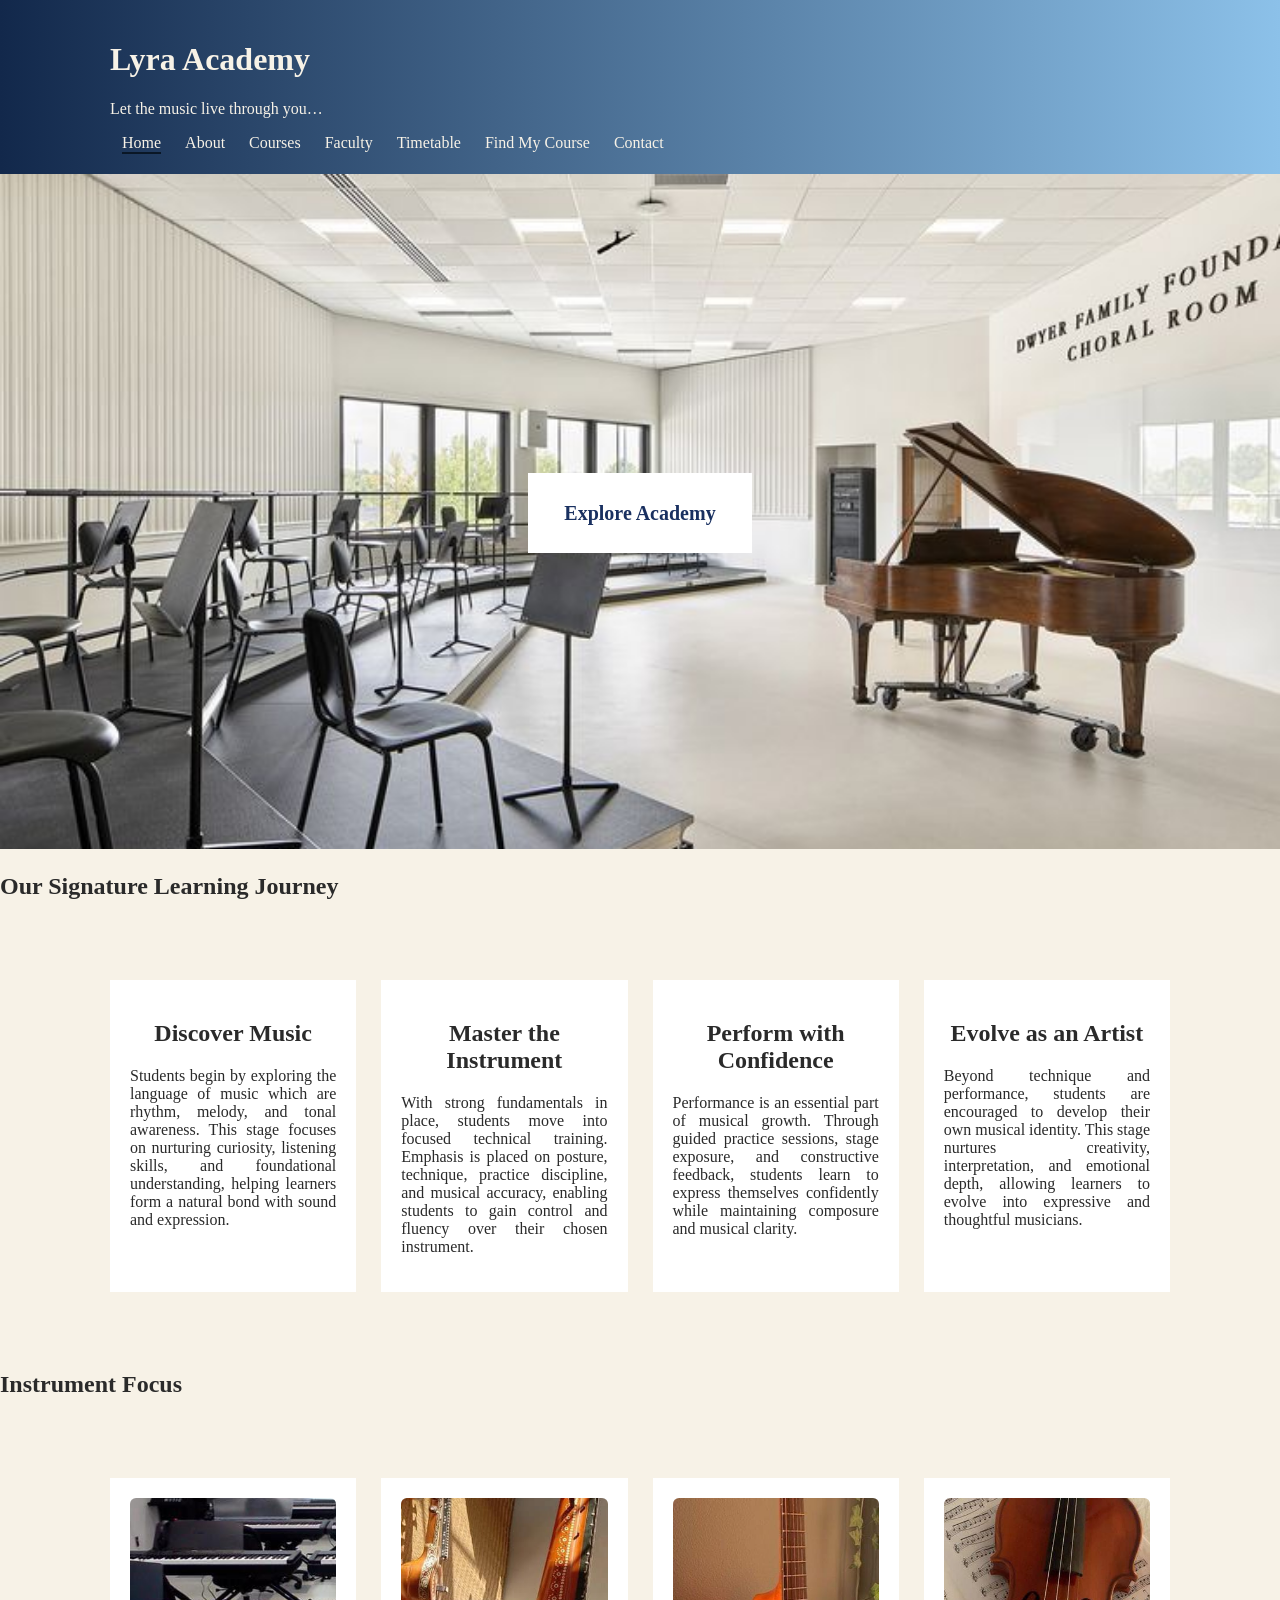
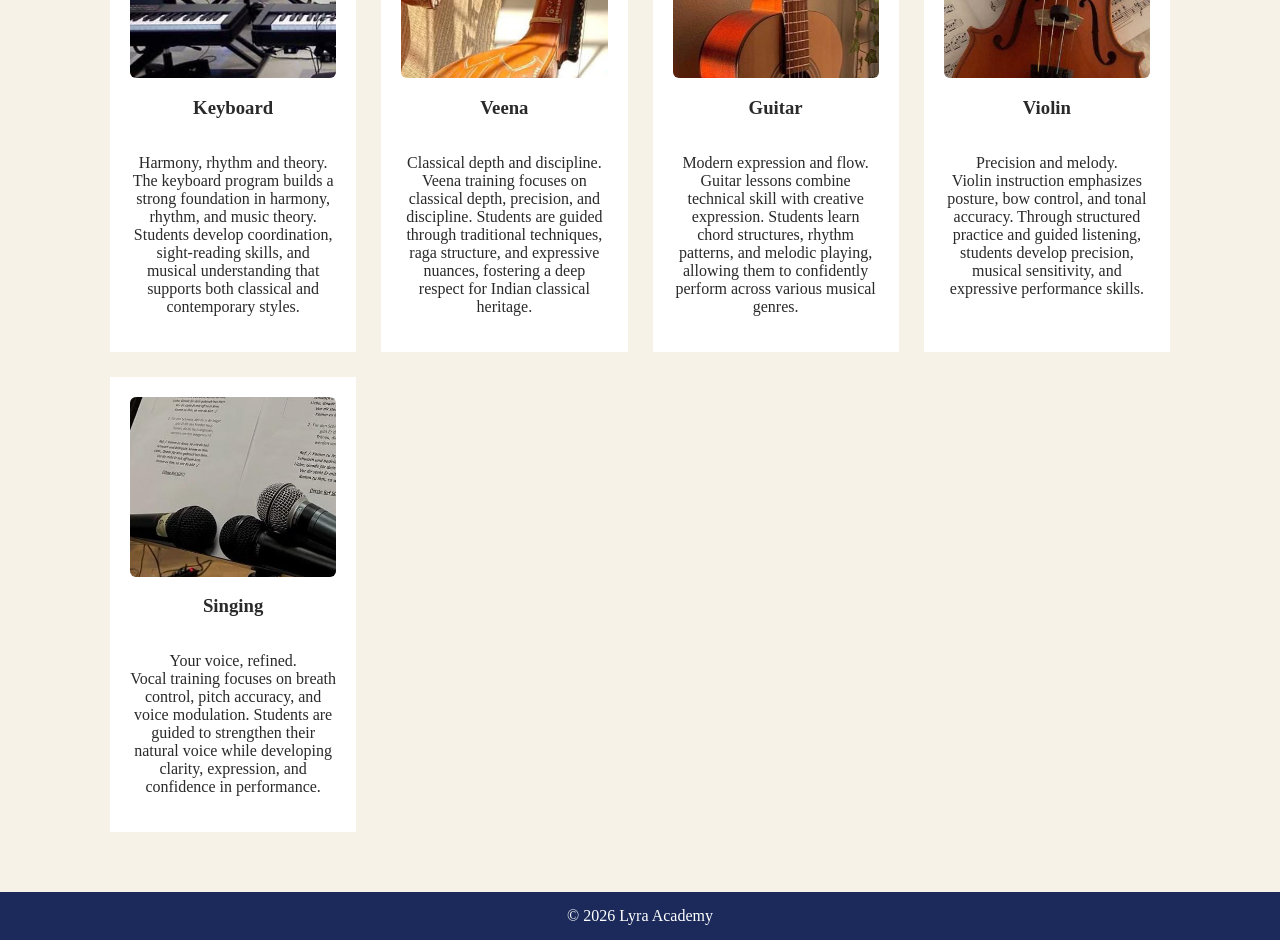
==== index.html @ 44062ac5 "Initial commit - Lyra Music Academy website" ====
<!DOCTYPE html>
<html lang="en">
<head>
  <meta charset="UTF-8">
  <title>Lyra Academy | Home</title>
  <link rel="stylesheet" href="style.css">
</head>
<body>

<header class="brand-bar">
  <div class="brand-inner">
    <h1>Lyra Academy</h1>
    <p>Let the music live through you…</p>
    <nav>
        <a class="active" href="index.html">Home</a>
        <a href="about.html">About</a>
        <a href="courses.html">Courses</a>
        <a href="faculty.html">Faculty</a>
        <a href="timetable.html">Timetable</a>
        <a href="quiz.html">Find My Course</a>
        <a href="contact.html">Contact</a>
    </nav>
  </div>
</header>

<section class="hero">
  <img src="pic1.jpg" alt="Music Academy">
  <div class="hero-text">
    <button class="glow-btn"><h2><a href="courses.html">Explore Academy</a></h2></button>
  </div>
</section>

<section class="journey">
  <h2>Our Signature Learning Journey</h2>
  <div class="journey-grid">
    <div class="journey-card reveal"><h2>Discover Music</h2>
      <p>Students begin by exploring the language of music which are rhythm, melody, and tonal awareness. This stage focuses on nurturing curiosity, listening skills, and foundational understanding, helping learners form a natural bond with sound and expression.</p>
    </div>
    <div class="journey-card reveal"><h2>Master the Instrument</h2>
      <p>With strong fundamentals in place, students move into focused technical training. Emphasis is placed on posture, technique, practice discipline, and musical accuracy, enabling students to gain control and fluency over their chosen instrument.</p>
    </div>
    <div class="journey-card reveal"><h2>Perform with Confidence</h2>
      <p>Performance is an essential part of musical growth. Through guided practice sessions, stage exposure, and constructive feedback, students learn to express themselves confidently while maintaining composure and musical clarity.</p>
    </div>
    <div class="journey-card reveal"><h2>Evolve as an Artist</h2>
      <p>Beyond technique and performance, students are encouraged to develop their own musical identity. This stage nurtures creativity, interpretation, and emotional depth, allowing learners to evolve into expressive and thoughtful musicians.</p>
    </div>
  </div>
</section>

<section class="instruments">
  <h2>Instrument Focus</h2>
  <div class="instrument-grid">
    <div class="instrument-card">
      <img src="pic2.jpg">
      <h3>Keyboard</h3>
      <p>Harmony, rhythm and theory.<br>The keyboard program builds a strong foundation in harmony, rhythm, and music theory. Students develop coordination, sight-reading skills, and musical understanding that supports both classical and contemporary styles.</p>
    </div>
    <div class="instrument-card">
      <img src="pic3.jpg">
      <h3>Veena</h3>
      <p>Classical depth and discipline.<br>Veena training focuses on classical depth, precision, and discipline. Students are guided through traditional techniques, raga structure, and expressive nuances, fostering a deep respect for Indian classical heritage.</p>
    </div>
    <div class="instrument-card">
      <img src="pic4.jpg">
      <h3>Guitar</h3>
      <p>Modern expression and flow.<br>Guitar lessons combine technical skill with creative expression. Students learn chord structures, rhythm patterns, and melodic playing, allowing them to confidently perform across various musical genres.</p>
    </div>
    <div class="instrument-card">
      <img src="pic5.jpg">
      <h3>Violin</h3>
      <p>Precision and melody.<br>Violin instruction emphasizes posture, bow control, and tonal accuracy. Through structured practice and guided listening, students develop precision, musical sensitivity, and expressive performance skills.</p>
    </div>
    <div class="instrument-card">
      <img src="pic6.jpg">
      <h3>Singing</h3>
      <p>Your voice, refined.<br>Vocal training focuses on breath control, pitch accuracy, and voice modulation. Students are guided to strengthen their natural voice while developing clarity, expression, and confidence in performance.</p>
    </div>
  </div>
</section>

<footer>
  © 2026 Lyra Academy
</footer>

<script src="script.js"></script>
</body>
</html>
---- style.css ----
* { box-sizing: border-box; }

body {
  margin: 0;
  font-family: "Palatino Linotype", Palatino, serif;
  background: #f7f2e7;
  color: #2a2a2a;
}

.brand-bar {
  background: linear-gradient(to right,#12284b,#8cc1e9);
  color:#f7f2e7;
;
}

.brand-inner {
  font-family: "Palatino Linotype", Palatino, serif;
  max-width: 1100px;
  margin: auto;
  padding: 20px;
  text-align: justify;
}
a{
  font-family: "Palatino Linotype", Palatino, serif;
  color: #193060;
  margin: 0 12px;
  text-decoration: none;
}
nav {
  display: flex;
  flex-wrap: wrap;
  gap: 4px 0;
}
nav a {
  color: #f7f2e7;
  margin: 0 12px;
  text-decoration: none;
}

nav a.active {
  border-bottom: 2px solid #0a1726;
}

.hero {
  position: relative;
}

.hero img {
  width: 100%;
  height: 75vh;
  object-fit: cover;
}
.hero-text {
  font-family: "Palatino Linotype", Palatino, serif;
  text-align: justify;
  position: absolute;
  inset: 0;
  display: grid;
  place-content: center;
  color: #12284b;
}

.journey-grid,
.instrument-grid,
.courses-grid,
.faculty-grid {
  max-width: 1100px;
  margin: auto;
  display: grid;
  grid-template-columns: repeat(auto-fit, minmax(220px,1fr));
  gap: 25px;
  padding: 60px 20px;
  text-align: justify;
}
.journey-grid h2{
  text-align: center;
}
.instrument-card {
  display: flex;
  flex-direction: column;
  align-items: center;
  height: 100%;
}

.journey-card,
.instrument-card,
.course-card,
.faculty-card {
  background: white;
  padding: 20px;
  text-align: center;
  transition: 0.4s;
}
.instrument-card img {
  width: 100%;
  height: 180px;          /* fixed height for all images */
  object-fit: cover;     /* crops neatly without distortion */
  border-radius: 6px;
}
.instrument-grid {
  align-items: stretch;
}
.faculty-card {
  display: flex;
  flex-direction: column;
  align-items: center;
  height: 100%;
}
.faculty-card img {
  width: 100%;
  height: 220px;          /* uniform faculty image height */
  object-fit: cover;     /* no distortion */
  border-radius: 6px;
}
.faculty-grid {
  align-items: stretch;
}
.faculty-card h3 {
  margin-top: 12px;
}

.faculty-card p {
  font-family: "Palatino Linotype", Palatino, serif;
  text-align: justify;
  font-size: 14px;
  color: #555;
}

.instrument-card:hover,
.course-card:hover,
.faculty-card:hover {
  transform: translateY(-10px);
  box-shadow: 0 12px 25px rgba(0,0,0,0.2);
}

.glow-btn {
  padding: 12px 24px;
  background: #ffffff;
  border: none;
  cursor: pointer;
}

.reveal {
  text-align: justify;
  padding: 20px;
  opacity: 0;
  transform: translateY(40px);
  transition: 0.6s;
}
.reveal.active {
  opacity: 1;
  transform: translateY(0);
}
/* ================= CONTACT SECTION ================= */

.contact-section {
  background: #f7f2e7;
  padding: 80px 20px;
}

.contact-wrapper {
  max-width: 1100px;
  margin: auto;
  display: grid;
  grid-template-columns: 1fr 1fr;
  gap: 50px;
  align-items: center;
}

.contact-info h2 {
  font-size: 32px;
  color: maroon;
  margin-bottom: 15px;
}

.contact-info p {
  line-height: 1.7;
  color: #444;
}

.contact-info ul {
  list-style: none;
  padding: 0;
  margin-top: 20px;
}

.contact-info li {
  margin-bottom: 10px;
  color: #333;
}

.contact-form {
  background: white;
  padding: 35px;
  border-radius: 8px;
  box-shadow: 0 15px 35px rgba(0,0,0,0.12);
}

.contact-form input,
.contact-form textarea {
  width: 100%;
  padding: 12px;
  margin-bottom: 15px;
  border: 1px solid #ccc;
  font-family: inherit;
}

.contact-form textarea {
  min-height: 120px;
  resize: vertical;
}

@media (max-width: 768px) {
  .contact-wrapper {
    grid-template-columns: 1fr;
  }
}
.location-section {
  margin-top: 60px;
  text-align: center;
}

.location-section h2 {
  font-size: 2rem;
  margin-bottom: 10px;
  color: maroon
}

.location-section p {
  color: #666;
  margin-bottom: 25px;
}

.map-container {
  max-width: 1000px;
  margin: 0 auto;
  border-radius: 16px;
  overflow: hidden;
  box-shadow: 0 12px 30px rgba(0,0,0,0.15);
}
.address {
  font-weight: 500;
  margin-bottom: 12px;
}

.map-container iframe {
  width: 100%;
  height: 380px;
  border: 0;
}

footer {
  text-align: center;
  padding: 15px;
  background: #1b2a5b;
  color: white;
}
/*quiz*/
/* ── Quiz wrapper ── */
    .quiz-section {
      max-width: 720px;
      margin: 60px auto;
      padding: 0 20px 60px;
    }
    .quiz-section > h2 {
      text-align: center;
      font-size: 2rem;
      color: maroon;
      margin-bottom: 8px;
    }
    .quiz-section > p.subtitle {
      text-align: center;
      color: #555;
      margin-bottom: 40px;
      line-height: 1.6;
    }

    /* ── Progress bar ── */
    .progress-bar-wrap {
      background: #e0d8c8;
      border-radius: 99px;
      height: 6px;
      margin-bottom: 36px;
    }
    .progress-bar-fill {
      height: 6px;
      border-radius: 99px;
      background: linear-gradient(to right, #12284b, #8cc1e9);
      transition: width 0.5s ease;
    }

    /* ── Question card ── */
    .quiz-card {
      background: white;
      border-radius: 12px;
      padding: 36px 32px;
      box-shadow: 0 12px 30px rgba(0,0,0,0.10);
      display: none;
    }
    .quiz-card.active { display: block; }

    .question-label {
      font-size: 0.78rem;
      letter-spacing: 0.08em;
      text-transform: uppercase;
      color: #8cc1e9;
      margin-bottom: 10px;
    }
    .quiz-card h3 {
      font-size: 1.35rem;
      color: #12284b;
      margin: 0 0 28px;
      line-height: 1.4;
    }

    /* ── Option buttons ── */
    .options {
      display: flex;
      flex-direction: column;
      gap: 14px;
    }
    .option-btn {
      display: flex;
      align-items: center;
      gap: 14px;
      padding: 14px 18px;
      background: #f7f2e7;
      border: 1.5px solid #d8d0c0;
      border-radius: 8px;
      cursor: pointer;
      font-family: "Palatino Linotype", Palatino, serif;
      font-size: 1rem;
      color: #2a2a2a;
      text-align: left;
      transition: 0.25s;
    }
    .option-btn:hover {
      border-color: #12284b;
      background: #eef4fb;
      transform: translateX(4px);
    }
    .option-btn.selected {
      border-color: #12284b;
      background: #12284b;
      color: #f7f2e7;
    }
    .option-icon {
      font-size: 1.4rem;
      min-width: 28px;
      text-align: center;
    }

    /* ── Nav buttons ── */
    .quiz-nav {
      display: flex;
      justify-content: space-between;
      margin-top: 28px;
    }
    .nav-btn {
      padding: 11px 26px;
      border: none;
      border-radius: 6px;
      cursor: pointer;
      font-family: "Palatino Linotype", Palatino, serif;
      font-size: 0.95rem;
      transition: 0.2s;
    }
    .nav-btn.back {
      background: #e0d8c8;
      color: #333;
    }
    .nav-btn.back:hover { background: #cfc7b7; }
    .nav-btn.next {
      background: #12284b;
      color: #f7f2e7;
    }
    .nav-btn.next:hover { background: #1a3a6b; }
    .nav-btn:disabled { opacity: 0.35; cursor: default; transform: none; }

    /* ── Result card ── */
    #result-card {
      background: white;
      border-radius: 12px;
      padding: 40px 32px;
      box-shadow: 0 12px 30px rgba(0,0,0,0.10);
      display: none;
      text-align: center;
    }
    #result-card.active { display: block; }
    .result-badge {
      display: inline-block;
      background: linear-gradient(135deg, #12284b, #8cc1e9);
      color: #f7f2e7;
      padding: 8px 22px;
      border-radius: 99px;
      font-size: 0.82rem;
      letter-spacing: 0.08em;
      text-transform: uppercase;
      margin-bottom: 20px;
    }
    #result-card h2 {
      font-size: 1.9rem;
      color: maroon;
      margin: 0 0 10px;
    }
    #result-card .result-instrument {
      font-size: 1.05rem;
      color: #12284b;
      margin-bottom: 18px;
      font-style: italic;
    }
    #result-card p {
      color: #555;
      line-height: 1.75;
      max-width: 540px;
      margin: 0 auto 28px;
      text-align: justify;
    }
    .result-actions {
      display: flex;
      gap: 14px;
      justify-content: center;
      flex-wrap: wrap;
    }
    .result-actions a, .result-actions button {
      padding: 12px 24px;
      border-radius: 6px;
      font-family: "Palatino Linotype", Palatino, serif;
      font-size: 0.95rem;
      text-decoration: none;
      cursor: pointer;
      border: none;
      transition: 0.2s;
    }
    .btn-primary {
      background: #12284b;
      color: #f7f2e7;
    }
    .btn-primary:hover { background: #1a3a6b; }
    .btn-secondary {
      background: #f7f2e7;
      color: #12284b;
      border: 1.5px solid #12284b !important;
    }
    .btn-secondary:hover { background: #eef4fb; }
/*timetable*/
 /* ── Page wrapper ── */
    .timetable-section {
      max-width: 1100px;
      margin: 60px auto;
      padding: 0 20px 80px;
    }
    .timetable-section > h2 {
      text-align: center;
      font-size: 2rem;
      color: maroon;
      margin-bottom: 8px;
    }
    .timetable-section > p.subtitle {
      text-align: center;
      color: #555;
      margin-bottom: 36px;
      line-height: 1.6;
    }

    /* ── Filter bar ── */
    .filter-bar {
      display: flex;
      flex-wrap: wrap;
      gap: 10px;
      justify-content: center;
      margin-bottom: 36px;
    }
    .filter-btn {
      padding: 8px 20px;
      border: 1.5px solid #12284b;
      border-radius: 99px;
      background: transparent;
      color: #12284b;
      cursor: pointer;
      font-family: "Palatino Linotype", Palatino, serif;
      font-size: 0.9rem;
      transition: 0.2s;
    }
    .filter-btn:hover, .filter-btn.active {
      background: #12284b;
      color: #f7f2e7;
    }

    /* ── Grid table ── */
    .tt-wrap {
      overflow-x: auto;
      border-radius: 12px;
      box-shadow: 0 10px 28px rgba(0,0,0,0.10);
    }
    table.timetable {
      width: 100%;
      border-collapse: collapse;
      background: white;
      font-family: "Palatino Linotype", Palatino, serif;
      min-width: 720px;
    }
    .timetable thead tr {
      background: linear-gradient(to right, #12284b, #1e3f7a);
      color: #f7f2e7;
    }
    .timetable th {
      padding: 16px 12px;
      font-size: 0.9rem;
      font-weight: normal;
      letter-spacing: 0.04em;
      text-align: center;
    }
    .timetable th:first-child { text-align: left; padding-left: 20px; }

    .timetable td {
      padding: 0;
      border-bottom: 1px solid #ede8dd;
      vertical-align: middle;
    }
    .timetable tr:last-child td { border-bottom: none; }
    .timetable tr:hover td { background: #faf7f0; }

    /* Time label column */
    .time-col {
      padding: 14px 20px;
      font-size: 0.85rem;
      color: #888;
      white-space: nowrap;
      width: 110px;
    }

    /* Class cell chip */
    .cell-inner {
      padding: 8px 6px;
      text-align: center;
    }
    .class-chip {
      display: inline-block;
      padding: 7px 10px;
      border-radius: 7px;
      font-size: 0.82rem;
      line-height: 1.35;
      cursor: default;
      transition: transform 0.18s;
      min-width: 90px;
    }
    .class-chip:hover { transform: scale(1.05); }
    .class-chip .chip-title { font-weight: bold; display: block; }
    .class-chip .chip-level { font-size: 0.72rem; opacity: 0.85; display: block; margin-top: 2px; }

    /* Instrument color coding */
    .chip-keyboard  { background: #ddeeff; color: #0a2a55; border-left: 3px solid #4a90d9; }
    .chip-guitar    { background: #fff0dd; color: #5c3200; border-left: 3px solid #e08c30; }
    .chip-violin    { background: #ffe8f0; color: #5a0020; border-left: 3px solid #d45080; }
    .chip-veena     { background: #e8f5e8; color: #1a4a1a; border-left: 3px solid #4caf50; }
    .chip-singing   { background: #f0e8ff; color: #2d0060; border-left: 3px solid #8e44ad; }
    .chip-empty     { color: #ccc; font-size: 0.75rem; }

    /* Legend */
    .legend {
      display: flex;
      flex-wrap: wrap;
      gap: 14px;
      justify-content: center;
      margin-top: 30px;
    }
    .legend-item {
      display: flex;
      align-items: center;
      gap: 7px;
      font-size: 0.85rem;
      color: #444;
    }
    .legend-dot {
      width: 12px;
      height: 12px;
      border-radius: 3px;
    }

    /* ── Level badges below table ── */
    .level-key {
      display: flex;
      gap: 18px;
      justify-content: center;
      margin-top: 20px;
      flex-wrap: wrap;
      font-size: 0.82rem;
      color: #666;
    }
    .level-key span { font-style: italic; }

    /* ── Info cards ── */
    .info-cards {
      display: grid;
      grid-template-columns: repeat(auto-fit, minmax(220px, 1fr));
      gap: 20px;
      margin-top: 50px;
    }
    .info-card {
      background: white;
      border-radius: 10px;
      padding: 24px 20px;
      box-shadow: 0 6px 18px rgba(0,0,0,0.08);
      text-align: center;
    }
    .info-card .ic-icon { font-size: 2rem; margin-bottom: 10px; }
    .info-card h3 { color: #12284b; font-size: 1rem; margin: 0 0 8px; }
    .info-card p { color: #666; font-size: 0.88rem; line-height: 1.55; margin: 0; }

    /* ── CTA ── */
    .timetable-cta {
      text-align: center;
      margin-top: 50px;
    }
    .timetable-cta p { color: #555; margin-bottom: 18px; }
    .timetable-cta a {
      display: inline-block;
      padding: 13px 30px;
      background: #12284b;
      color: #f7f2e7;
      border-radius: 7px;
      text-decoration: none;
      font-size: 1rem;
      transition: 0.2s;
    }
    .timetable-cta a:hover { background: #1a3a6b; }
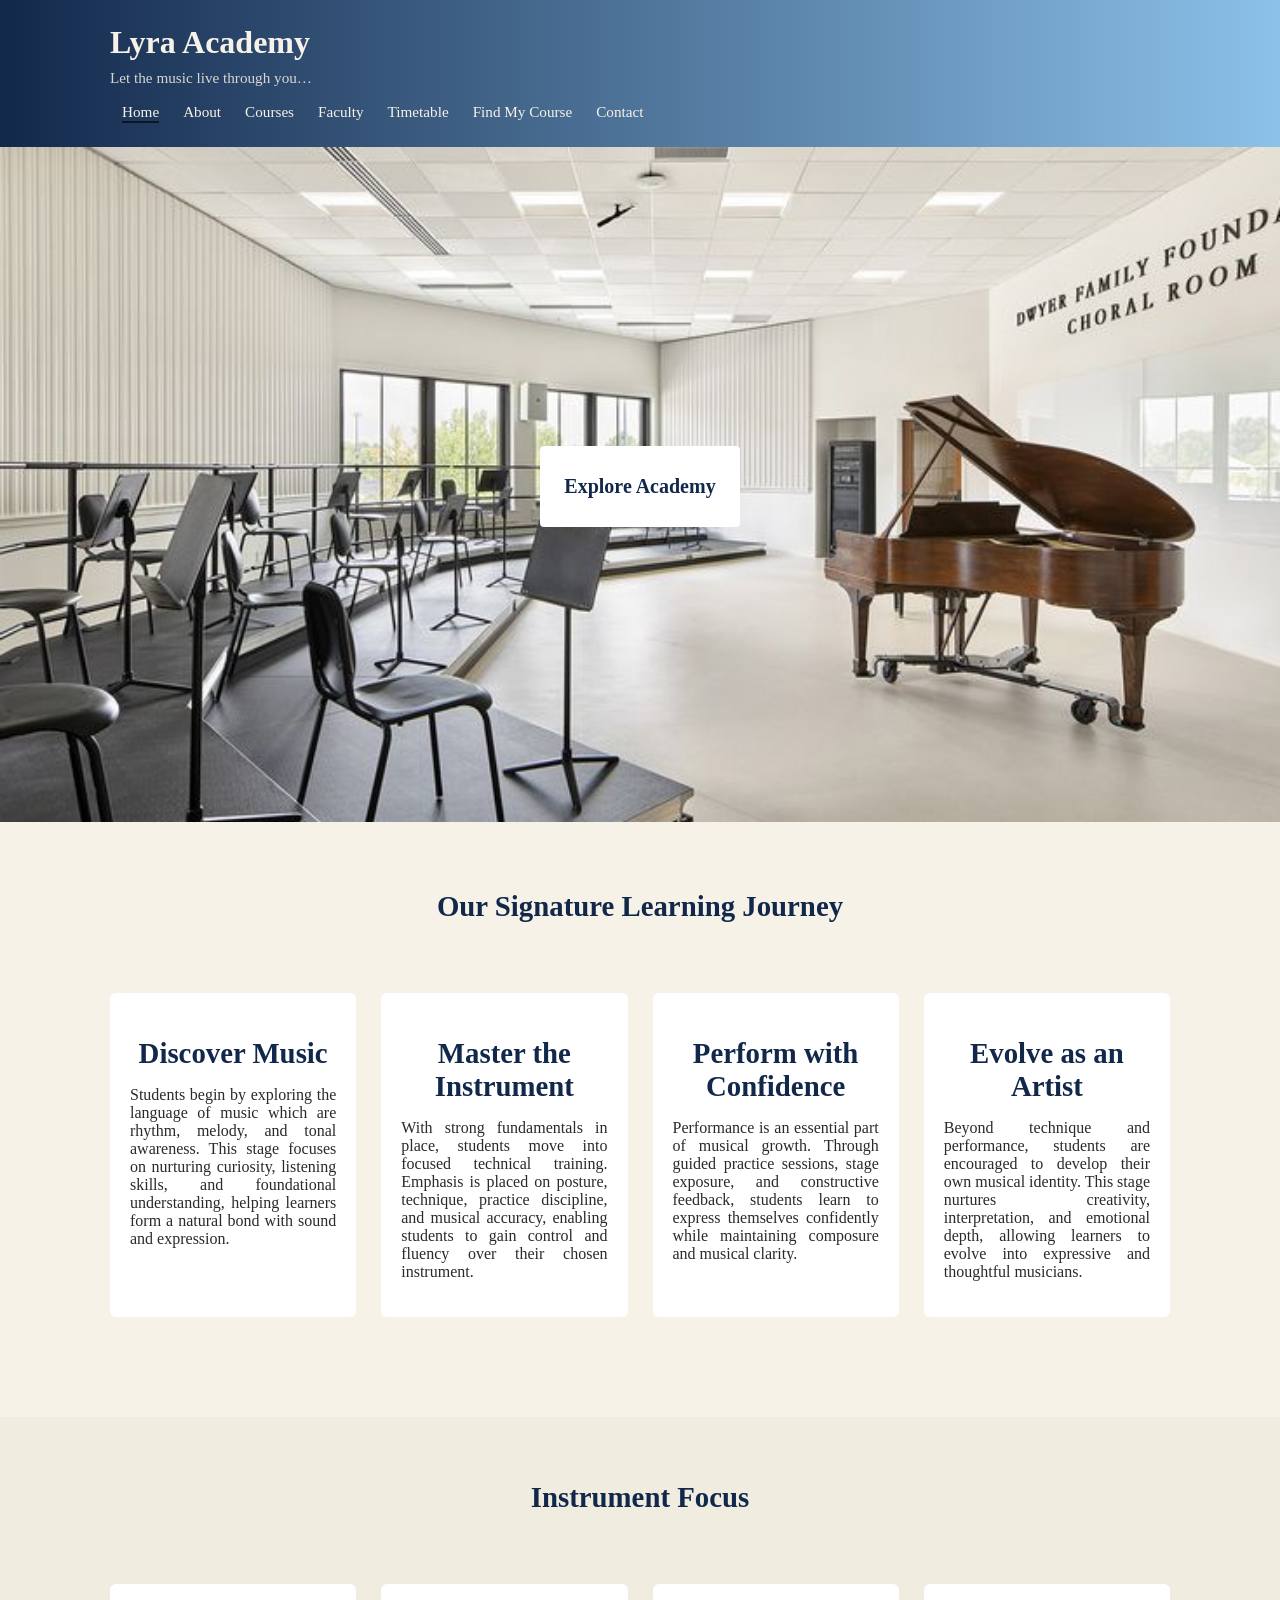
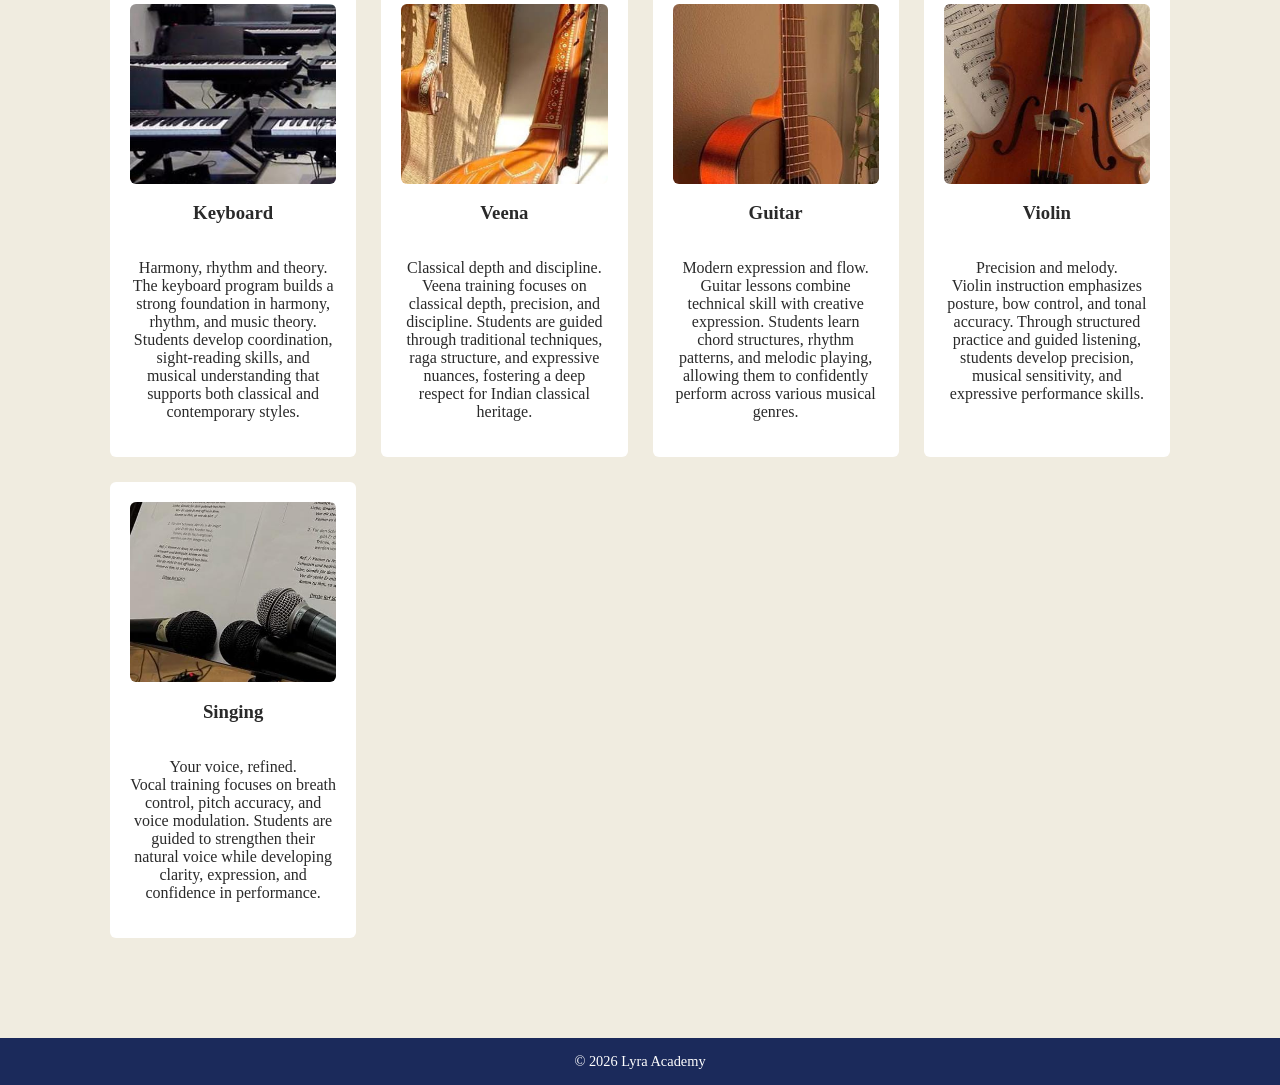
==== commit 016809f4: "Make website fully responsive for mobile and tablet" ====
--- a/index.html
+++ b/index.html
@@ -7,19 +7,35 @@
 </head>
 <body>
 
+<!-- ════════════════════════════════════════════════════
+     UPDATED HEADER — paste into ALL 7 HTML files
+     replacing the existing <header>...</header> block.
+     Only change class="active" to match the current page.
+     ════════════════════════════════════════════════════ -->
+
 <header class="brand-bar">
   <div class="brand-inner">
     <h1>Lyra Academy</h1>
     <p>Let the music live through you…</p>
-    <nav>
-        <a class="active" href="index.html">Home</a>
-        <a href="about.html">About</a>
-        <a href="courses.html">Courses</a>
-        <a href="faculty.html">Faculty</a>
-        <a href="timetable.html">Timetable</a>
-        <a href="quiz.html">Find My Course</a>
-        <a href="contact.html">Contact</a>
+
+    <!-- Hamburger button (visible only on mobile) -->
+    <button class="hamburger" id="hamburger" aria-label="Open menu">
+      <span></span>
+      <span></span>
+      <span></span>
+    </button>
+
+    <!-- Nav links — add class="active" to current page link -->
+    <nav class="nav-menu" id="navMenu">
+      <a class="active" href="index.html">Home</a>
+      <a href="about.html">About</a>
+      <a href="courses.html">Courses</a>
+      <a href="faculty.html">Faculty</a>
+      <a href="timetable.html">Timetable</a>
+      <a href="quiz.html">Find My Course</a>
+      <a href="contact.html">Contact</a>
     </nav>
+
   </div>
 </header>
 
--- a/style.css
+++ b/style.css
@@ -1,3 +1,8 @@
+/* ============================================================
+   LYRA ACADEMY — style.css
+   Fully responsive: Mobile (≤480px) · Tablet (≤768px) · Desktop
+   ============================================================ */
+
 * { box-sizing: border-box; }
 
 body {
@@ -7,20 +12,28 @@
   color: #2a2a2a;
 }
 
+/* ===================== HEADER / NAV ===================== */
 .brand-bar {
-  background: linear-gradient(to right,#12284b,#8cc1e9);
-  color:#f7f2e7;
-;
-}
-
+  background: linear-gradient(to right, #12284b, #8cc1e9);
+  color: #f7f2e7;
+}
 .brand-inner {
   font-family: "Palatino Linotype", Palatino, serif;
   max-width: 1100px;
   margin: auto;
-  padding: 20px;
+  padding: 24px 20px;
   text-align: justify;
 }
-a{
+.brand-inner h1 {
+  margin: 0 0 8px;
+  font-size: 2rem;
+}
+.brand-inner > p {
+  margin: 0 0 16px;
+  font-size: 0.95rem;
+  opacity: 0.85;
+}
+a {
   font-family: "Palatino Linotype", Palatino, serif;
   color: #193060;
   margin: 0 12px;
@@ -29,22 +42,45 @@
 nav {
   display: flex;
   flex-wrap: wrap;
-  gap: 4px 0;
+  gap: 6px 0;
 }
 nav a {
   color: #f7f2e7;
   margin: 0 12px;
   text-decoration: none;
-}
-
+  font-size: 0.95rem;
+  white-space: nowrap;
+}
 nav a.active {
   border-bottom: 2px solid #0a1726;
 }
 
-.hero {
-  position: relative;
-}
-
+/* ── Hamburger (mobile only) ── */
+.hamburger {
+  display: none;
+  background: none;
+  border: none;
+  cursor: pointer;
+  padding: 4px;
+  margin-top: 8px;
+}
+.hamburger span {
+  display: block;
+  width: 26px;
+  height: 2px;
+  background: #f7f2e7;
+  margin: 5px 0;
+  border-radius: 2px;
+  transition: 0.3s;
+}
+.nav-menu {
+  display: flex;
+  flex-wrap: wrap;
+  gap: 6px 0;
+}
+
+/* ===================== HERO ===================== */
+.hero { position: relative; }
 .hero img {
   width: 100%;
   height: 75vh;
@@ -52,7 +88,7 @@
 }
 .hero-text {
   font-family: "Palatino Linotype", Palatino, serif;
-  text-align: justify;
+  text-align: center;
   position: absolute;
   inset: 0;
   display: grid;
@@ -60,6 +96,7 @@
   color: #12284b;
 }
 
+/* ===================== GRIDS ===================== */
 .journey-grid,
 .instrument-grid,
 .courses-grid,
@@ -67,21 +104,14 @@
   max-width: 1100px;
   margin: auto;
   display: grid;
-  grid-template-columns: repeat(auto-fit, minmax(220px,1fr));
+  grid-template-columns: repeat(auto-fit, minmax(220px, 1fr));
   gap: 25px;
   padding: 60px 20px;
   text-align: justify;
 }
-.journey-grid h2{
-  text-align: center;
-}
-.instrument-card {
-  display: flex;
-  flex-direction: column;
-  align-items: center;
-  height: 100%;
-}
-
+.journey-grid h2 { text-align: center; }
+
+/* ===================== CARDS ===================== */
 .journey-card,
 .instrument-card,
 .course-card,
@@ -90,15 +120,20 @@
   padding: 20px;
   text-align: center;
   transition: 0.4s;
-}
+  border-radius: 6px;
+}
+.instrument-card {
+  display: flex;
+  flex-direction: column;
+  align-items: center;
+  height: 100%;
+}
+.instrument-grid { align-items: stretch; }
 .instrument-card img {
   width: 100%;
-  height: 180px;          /* fixed height for all images */
-  object-fit: cover;     /* crops neatly without distortion */
+  height: 180px;
+  object-fit: cover;
   border-radius: 6px;
-}
-.instrument-grid {
-  align-items: stretch;
 }
 .faculty-card {
   display: flex;
@@ -106,26 +141,20 @@
   align-items: center;
   height: 100%;
 }
+.faculty-grid { align-items: stretch; }
 .faculty-card img {
   width: 100%;
-  height: 220px;          /* uniform faculty image height */
-  object-fit: cover;     /* no distortion */
+  height: 220px;
+  object-fit: cover;
   border-radius: 6px;
 }
-.faculty-grid {
-  align-items: stretch;
-}
-.faculty-card h3 {
-  margin-top: 12px;
-}
-
+.faculty-card h3 { margin-top: 12px; }
 .faculty-card p {
   font-family: "Palatino Linotype", Palatino, serif;
   text-align: justify;
   font-size: 14px;
   color: #555;
 }
-
 .instrument-card:hover,
 .course-card:hover,
 .faculty-card:hover {
@@ -133,13 +162,50 @@
   box-shadow: 0 12px 25px rgba(0,0,0,0.2);
 }
 
+/* ===================== SECTIONS ===================== */
+.page-section {
+  max-width: 900px;
+  margin: auto;
+  padding: 60px 20px;
+  line-height: 1.8;
+}
+.page-section h2 {
+  color: maroon;
+  margin-top: 36px;
+}
+.journey {
+  padding: 40px 20px;
+  text-align: center;
+}
+.journey h2 {
+  font-size: 1.8rem;
+  color: #12284b;
+  margin-bottom: 10px;
+}
+.instruments {
+  background: #f0ece0;
+  padding: 40px 20px;
+  text-align: center;
+}
+.instruments h2 {
+  font-size: 1.8rem;
+  color: #12284b;
+  margin-bottom: 10px;
+}
+
+/* ===================== BUTTONS ===================== */
 .glow-btn {
   padding: 12px 24px;
   background: #ffffff;
   border: none;
   cursor: pointer;
-}
-
+  border-radius: 4px;
+  font-family: "Palatino Linotype", Palatino, serif;
+}
+.glow-btn a { color: #12284b; margin: 0; }
+.glow-btn:hover { box-shadow: 0 4px 16px rgba(0,0,0,0.15); }
+
+/* ===================== REVEAL ===================== */
 .reveal {
   text-align: justify;
   padding: 20px;
@@ -151,13 +217,12 @@
   opacity: 1;
   transform: translateY(0);
 }
-/* ================= CONTACT SECTION ================= */
-
+
+/* ===================== CONTACT ===================== */
 .contact-section {
   background: #f7f2e7;
   padding: 80px 20px;
 }
-
 .contact-wrapper {
   max-width: 1100px;
   margin: auto;
@@ -166,36 +231,20 @@
   gap: 50px;
   align-items: center;
 }
-
 .contact-info h2 {
   font-size: 32px;
   color: maroon;
   margin-bottom: 15px;
 }
-
-.contact-info p {
-  line-height: 1.7;
-  color: #444;
-}
-
-.contact-info ul {
-  list-style: none;
-  padding: 0;
-  margin-top: 20px;
-}
-
-.contact-info li {
-  margin-bottom: 10px;
-  color: #333;
-}
-
+.contact-info p { line-height: 1.7; color: #444; }
+.contact-info ul { list-style: none; padding: 0; margin-top: 20px; }
+.contact-info li { margin-bottom: 10px; color: #333; }
 .contact-form {
   background: white;
   padding: 35px;
   border-radius: 8px;
   box-shadow: 0 15px 35px rgba(0,0,0,0.12);
 }
-
 .contact-form input,
 .contact-form textarea {
   width: 100%;
@@ -203,34 +252,23 @@
   margin-bottom: 15px;
   border: 1px solid #ccc;
   font-family: inherit;
-}
-
-.contact-form textarea {
-  min-height: 120px;
-  resize: vertical;
-}
-
-@media (max-width: 768px) {
-  .contact-wrapper {
-    grid-template-columns: 1fr;
-  }
-}
-.location-section {
-  margin-top: 60px;
-  text-align: center;
-}
-
-.location-section h2 {
-  font-size: 2rem;
-  margin-bottom: 10px;
-  color: maroon
-}
-
-.location-section p {
-  color: #666;
-  margin-bottom: 25px;
-}
-
+  border-radius: 4px;
+  font-size: 1rem;
+}
+.contact-form textarea { min-height: 120px; resize: vertical; }
+.contact-form .glow-btn {
+  width: 100%;
+  font-size: 1rem;
+  background: #12284b;
+  color: #f7f2e7;
+  padding: 14px;
+}
+.contact-form .glow-btn:hover { background: #1a3a6b; }
+
+/* ===================== MAP ===================== */
+.location-section { margin-top: 60px; text-align: center; padding: 0 20px 60px; }
+.location-section h2 { font-size: 2rem; margin-bottom: 10px; color: maroon; }
+.location-section p { color: #666; margin-bottom: 25px; }
 .map-container {
   max-width: 1000px;
   margin: 0 auto;
@@ -238,390 +276,421 @@
   overflow: hidden;
   box-shadow: 0 12px 30px rgba(0,0,0,0.15);
 }
-.address {
-  font-weight: 500;
-  margin-bottom: 12px;
-}
-
-.map-container iframe {
-  width: 100%;
-  height: 380px;
-  border: 0;
-}
-
+.address { font-weight: 500; margin-bottom: 12px; }
+.map-container iframe { width: 100%; height: 380px; border: 0; }
+
+/* ===================== FOOTER ===================== */
 footer {
   text-align: center;
   padding: 15px;
   background: #1b2a5b;
   color: white;
-}
-/*quiz*/
-/* ── Quiz wrapper ── */
-    .quiz-section {
-      max-width: 720px;
-      margin: 60px auto;
-      padding: 0 20px 60px;
-    }
-    .quiz-section > h2 {
-      text-align: center;
-      font-size: 2rem;
-      color: maroon;
-      margin-bottom: 8px;
-    }
-    .quiz-section > p.subtitle {
-      text-align: center;
-      color: #555;
-      margin-bottom: 40px;
-      line-height: 1.6;
-    }
-
-    /* ── Progress bar ── */
-    .progress-bar-wrap {
-      background: #e0d8c8;
-      border-radius: 99px;
-      height: 6px;
-      margin-bottom: 36px;
-    }
-    .progress-bar-fill {
-      height: 6px;
-      border-radius: 99px;
-      background: linear-gradient(to right, #12284b, #8cc1e9);
-      transition: width 0.5s ease;
-    }
-
-    /* ── Question card ── */
-    .quiz-card {
-      background: white;
-      border-radius: 12px;
-      padding: 36px 32px;
-      box-shadow: 0 12px 30px rgba(0,0,0,0.10);
-      display: none;
-    }
-    .quiz-card.active { display: block; }
-
-    .question-label {
-      font-size: 0.78rem;
-      letter-spacing: 0.08em;
-      text-transform: uppercase;
-      color: #8cc1e9;
-      margin-bottom: 10px;
-    }
-    .quiz-card h3 {
-      font-size: 1.35rem;
-      color: #12284b;
-      margin: 0 0 28px;
-      line-height: 1.4;
-    }
-
-    /* ── Option buttons ── */
-    .options {
-      display: flex;
-      flex-direction: column;
-      gap: 14px;
-    }
-    .option-btn {
-      display: flex;
-      align-items: center;
-      gap: 14px;
-      padding: 14px 18px;
-      background: #f7f2e7;
-      border: 1.5px solid #d8d0c0;
-      border-radius: 8px;
-      cursor: pointer;
-      font-family: "Palatino Linotype", Palatino, serif;
-      font-size: 1rem;
-      color: #2a2a2a;
-      text-align: left;
-      transition: 0.25s;
-    }
-    .option-btn:hover {
-      border-color: #12284b;
-      background: #eef4fb;
-      transform: translateX(4px);
-    }
-    .option-btn.selected {
-      border-color: #12284b;
-      background: #12284b;
-      color: #f7f2e7;
-    }
-    .option-icon {
-      font-size: 1.4rem;
-      min-width: 28px;
-      text-align: center;
-    }
-
-    /* ── Nav buttons ── */
-    .quiz-nav {
-      display: flex;
-      justify-content: space-between;
-      margin-top: 28px;
-    }
-    .nav-btn {
-      padding: 11px 26px;
-      border: none;
-      border-radius: 6px;
-      cursor: pointer;
-      font-family: "Palatino Linotype", Palatino, serif;
-      font-size: 0.95rem;
-      transition: 0.2s;
-    }
-    .nav-btn.back {
-      background: #e0d8c8;
-      color: #333;
-    }
-    .nav-btn.back:hover { background: #cfc7b7; }
-    .nav-btn.next {
-      background: #12284b;
-      color: #f7f2e7;
-    }
-    .nav-btn.next:hover { background: #1a3a6b; }
-    .nav-btn:disabled { opacity: 0.35; cursor: default; transform: none; }
-
-    /* ── Result card ── */
-    #result-card {
-      background: white;
-      border-radius: 12px;
-      padding: 40px 32px;
-      box-shadow: 0 12px 30px rgba(0,0,0,0.10);
-      display: none;
-      text-align: center;
-    }
-    #result-card.active { display: block; }
-    .result-badge {
-      display: inline-block;
-      background: linear-gradient(135deg, #12284b, #8cc1e9);
-      color: #f7f2e7;
-      padding: 8px 22px;
-      border-radius: 99px;
-      font-size: 0.82rem;
-      letter-spacing: 0.08em;
-      text-transform: uppercase;
-      margin-bottom: 20px;
-    }
-    #result-card h2 {
-      font-size: 1.9rem;
-      color: maroon;
-      margin: 0 0 10px;
-    }
-    #result-card .result-instrument {
-      font-size: 1.05rem;
-      color: #12284b;
-      margin-bottom: 18px;
-      font-style: italic;
-    }
-    #result-card p {
-      color: #555;
-      line-height: 1.75;
-      max-width: 540px;
-      margin: 0 auto 28px;
-      text-align: justify;
-    }
-    .result-actions {
-      display: flex;
-      gap: 14px;
-      justify-content: center;
-      flex-wrap: wrap;
-    }
-    .result-actions a, .result-actions button {
-      padding: 12px 24px;
-      border-radius: 6px;
-      font-family: "Palatino Linotype", Palatino, serif;
-      font-size: 0.95rem;
-      text-decoration: none;
-      cursor: pointer;
-      border: none;
-      transition: 0.2s;
-    }
-    .btn-primary {
-      background: #12284b;
-      color: #f7f2e7;
-    }
-    .btn-primary:hover { background: #1a3a6b; }
-    .btn-secondary {
-      background: #f7f2e7;
-      color: #12284b;
-      border: 1.5px solid #12284b !important;
-    }
-    .btn-secondary:hover { background: #eef4fb; }
-/*timetable*/
- /* ── Page wrapper ── */
-    .timetable-section {
-      max-width: 1100px;
-      margin: 60px auto;
-      padding: 0 20px 80px;
-    }
-    .timetable-section > h2 {
-      text-align: center;
-      font-size: 2rem;
-      color: maroon;
-      margin-bottom: 8px;
-    }
-    .timetable-section > p.subtitle {
-      text-align: center;
-      color: #555;
-      margin-bottom: 36px;
-      line-height: 1.6;
-    }
-
-    /* ── Filter bar ── */
-    .filter-bar {
-      display: flex;
-      flex-wrap: wrap;
-      gap: 10px;
-      justify-content: center;
-      margin-bottom: 36px;
-    }
-    .filter-btn {
-      padding: 8px 20px;
-      border: 1.5px solid #12284b;
-      border-radius: 99px;
-      background: transparent;
-      color: #12284b;
-      cursor: pointer;
-      font-family: "Palatino Linotype", Palatino, serif;
-      font-size: 0.9rem;
-      transition: 0.2s;
-    }
-    .filter-btn:hover, .filter-btn.active {
-      background: #12284b;
-      color: #f7f2e7;
-    }
-
-    /* ── Grid table ── */
-    .tt-wrap {
-      overflow-x: auto;
-      border-radius: 12px;
-      box-shadow: 0 10px 28px rgba(0,0,0,0.10);
-    }
-    table.timetable {
-      width: 100%;
-      border-collapse: collapse;
-      background: white;
-      font-family: "Palatino Linotype", Palatino, serif;
-      min-width: 720px;
-    }
-    .timetable thead tr {
-      background: linear-gradient(to right, #12284b, #1e3f7a);
-      color: #f7f2e7;
-    }
-    .timetable th {
-      padding: 16px 12px;
-      font-size: 0.9rem;
-      font-weight: normal;
-      letter-spacing: 0.04em;
-      text-align: center;
-    }
-    .timetable th:first-child { text-align: left; padding-left: 20px; }
-
-    .timetable td {
-      padding: 0;
-      border-bottom: 1px solid #ede8dd;
-      vertical-align: middle;
-    }
-    .timetable tr:last-child td { border-bottom: none; }
-    .timetable tr:hover td { background: #faf7f0; }
-
-    /* Time label column */
-    .time-col {
-      padding: 14px 20px;
-      font-size: 0.85rem;
-      color: #888;
-      white-space: nowrap;
-      width: 110px;
-    }
-
-    /* Class cell chip */
-    .cell-inner {
-      padding: 8px 6px;
-      text-align: center;
-    }
-    .class-chip {
-      display: inline-block;
-      padding: 7px 10px;
-      border-radius: 7px;
-      font-size: 0.82rem;
-      line-height: 1.35;
-      cursor: default;
-      transition: transform 0.18s;
-      min-width: 90px;
-    }
-    .class-chip:hover { transform: scale(1.05); }
-    .class-chip .chip-title { font-weight: bold; display: block; }
-    .class-chip .chip-level { font-size: 0.72rem; opacity: 0.85; display: block; margin-top: 2px; }
-
-    /* Instrument color coding */
-    .chip-keyboard  { background: #ddeeff; color: #0a2a55; border-left: 3px solid #4a90d9; }
-    .chip-guitar    { background: #fff0dd; color: #5c3200; border-left: 3px solid #e08c30; }
-    .chip-violin    { background: #ffe8f0; color: #5a0020; border-left: 3px solid #d45080; }
-    .chip-veena     { background: #e8f5e8; color: #1a4a1a; border-left: 3px solid #4caf50; }
-    .chip-singing   { background: #f0e8ff; color: #2d0060; border-left: 3px solid #8e44ad; }
-    .chip-empty     { color: #ccc; font-size: 0.75rem; }
-
-    /* Legend */
-    .legend {
-      display: flex;
-      flex-wrap: wrap;
-      gap: 14px;
-      justify-content: center;
-      margin-top: 30px;
-    }
-    .legend-item {
-      display: flex;
-      align-items: center;
-      gap: 7px;
-      font-size: 0.85rem;
-      color: #444;
-    }
-    .legend-dot {
-      width: 12px;
-      height: 12px;
-      border-radius: 3px;
-    }
-
-    /* ── Level badges below table ── */
-    .level-key {
-      display: flex;
-      gap: 18px;
-      justify-content: center;
-      margin-top: 20px;
-      flex-wrap: wrap;
-      font-size: 0.82rem;
-      color: #666;
-    }
-    .level-key span { font-style: italic; }
-
-    /* ── Info cards ── */
-    .info-cards {
-      display: grid;
-      grid-template-columns: repeat(auto-fit, minmax(220px, 1fr));
-      gap: 20px;
-      margin-top: 50px;
-    }
-    .info-card {
-      background: white;
-      border-radius: 10px;
-      padding: 24px 20px;
-      box-shadow: 0 6px 18px rgba(0,0,0,0.08);
-      text-align: center;
-    }
-    .info-card .ic-icon { font-size: 2rem; margin-bottom: 10px; }
-    .info-card h3 { color: #12284b; font-size: 1rem; margin: 0 0 8px; }
-    .info-card p { color: #666; font-size: 0.88rem; line-height: 1.55; margin: 0; }
-
-    /* ── CTA ── */
-    .timetable-cta {
-      text-align: center;
-      margin-top: 50px;
-    }
-    .timetable-cta p { color: #555; margin-bottom: 18px; }
-    .timetable-cta a {
-      display: inline-block;
-      padding: 13px 30px;
-      background: #12284b;
-      color: #f7f2e7;
-      border-radius: 7px;
-      text-decoration: none;
-      font-size: 1rem;
-      transition: 0.2s;
-    }
-    .timetable-cta a:hover { background: #1a3a6b; }+  font-size: 0.9rem;
+}
+
+/* ===================== QUIZ ===================== */
+.quiz-section {
+  max-width: 720px;
+  margin: 60px auto;
+  padding: 0 20px 60px;
+}
+.quiz-section > h2 {
+  text-align: center;
+  font-size: 2rem;
+  color: maroon;
+  margin-bottom: 8px;
+}
+.quiz-section > p.subtitle {
+  text-align: center;
+  color: #555;
+  margin-bottom: 40px;
+  line-height: 1.6;
+}
+.progress-bar-wrap {
+  background: #e0d8c8;
+  border-radius: 99px;
+  height: 6px;
+  margin-bottom: 36px;
+}
+.progress-bar-fill {
+  height: 6px;
+  border-radius: 99px;
+  background: linear-gradient(to right, #12284b, #8cc1e9);
+  transition: width 0.5s ease;
+}
+.quiz-card {
+  background: white;
+  border-radius: 12px;
+  padding: 36px 32px;
+  box-shadow: 0 12px 30px rgba(0,0,0,0.10);
+  display: none;
+}
+.quiz-card.active { display: block; }
+.question-label {
+  font-size: 0.78rem;
+  letter-spacing: 0.08em;
+  text-transform: uppercase;
+  color: #8cc1e9;
+  margin-bottom: 10px;
+}
+.quiz-card h3 {
+  font-size: 1.35rem;
+  color: #12284b;
+  margin: 0 0 28px;
+  line-height: 1.4;
+}
+.options { display: flex; flex-direction: column; gap: 14px; }
+.option-btn {
+  display: flex;
+  align-items: center;
+  gap: 14px;
+  padding: 14px 18px;
+  background: #f7f2e7;
+  border: 1.5px solid #d8d0c0;
+  border-radius: 8px;
+  cursor: pointer;
+  font-family: "Palatino Linotype", Palatino, serif;
+  font-size: 1rem;
+  color: #2a2a2a;
+  text-align: left;
+  transition: 0.25s;
+}
+.option-btn:hover { border-color: #12284b; background: #eef4fb; transform: translateX(4px); }
+.option-btn.selected { border-color: #12284b; background: #12284b; color: #f7f2e7; }
+.option-icon { font-size: 1.4rem; min-width: 28px; text-align: center; }
+.quiz-nav { display: flex; justify-content: space-between; margin-top: 28px; }
+.nav-btn {
+  padding: 11px 26px;
+  border: none;
+  border-radius: 6px;
+  cursor: pointer;
+  font-family: "Palatino Linotype", Palatino, serif;
+  font-size: 0.95rem;
+  transition: 0.2s;
+}
+.nav-btn.back { background: #e0d8c8; color: #333; }
+.nav-btn.back:hover { background: #cfc7b7; }
+.nav-btn.next { background: #12284b; color: #f7f2e7; }
+.nav-btn.next:hover { background: #1a3a6b; }
+.nav-btn:disabled { opacity: 0.35; cursor: default; transform: none; }
+#result-card {
+  background: white;
+  border-radius: 12px;
+  padding: 40px 32px;
+  box-shadow: 0 12px 30px rgba(0,0,0,0.10);
+  display: none;
+  text-align: center;
+}
+#result-card.active { display: block; }
+.result-badge {
+  display: inline-block;
+  background: linear-gradient(135deg, #12284b, #8cc1e9);
+  color: #f7f2e7;
+  padding: 8px 22px;
+  border-radius: 99px;
+  font-size: 0.82rem;
+  letter-spacing: 0.08em;
+  text-transform: uppercase;
+  margin-bottom: 20px;
+}
+#result-card h2 { font-size: 1.9rem; color: maroon; margin: 0 0 10px; }
+#result-card .result-instrument {
+  font-size: 1.05rem;
+  color: #12284b;
+  margin-bottom: 18px;
+  font-style: italic;
+}
+#result-card p {
+  color: #555;
+  line-height: 1.75;
+  max-width: 540px;
+  margin: 0 auto 28px;
+  text-align: justify;
+}
+.result-actions { display: flex; gap: 14px; justify-content: center; flex-wrap: wrap; }
+.result-actions a, .result-actions button {
+  padding: 12px 24px;
+  border-radius: 6px;
+  font-family: "Palatino Linotype", Palatino, serif;
+  font-size: 0.95rem;
+  text-decoration: none;
+  cursor: pointer;
+  border: none;
+  transition: 0.2s;
+}
+.btn-primary { background: #12284b; color: #f7f2e7; }
+.btn-primary:hover { background: #1a3a6b; }
+.btn-secondary { background: #f7f2e7; color: #12284b; border: 1.5px solid #12284b !important; }
+.btn-secondary:hover { background: #eef4fb; }
+
+/* ===================== TIMETABLE ===================== */
+.timetable-section {
+  max-width: 1100px;
+  margin: 60px auto;
+  padding: 0 20px 80px;
+}
+.timetable-section > h2 {
+  text-align: center;
+  font-size: 2rem;
+  color: maroon;
+  margin-bottom: 8px;
+}
+.timetable-section > p.subtitle {
+  text-align: center;
+  color: #555;
+  margin-bottom: 36px;
+  line-height: 1.6;
+}
+.filter-bar {
+  display: flex;
+  flex-wrap: wrap;
+  gap: 10px;
+  justify-content: center;
+  margin-bottom: 36px;
+}
+.filter-btn {
+  padding: 8px 20px;
+  border: 1.5px solid #12284b;
+  border-radius: 99px;
+  background: transparent;
+  color: #12284b;
+  cursor: pointer;
+  font-family: "Palatino Linotype", Palatino, serif;
+  font-size: 0.9rem;
+  transition: 0.2s;
+}
+.filter-btn:hover, .filter-btn.active { background: #12284b; color: #f7f2e7; }
+.tt-wrap {
+  overflow-x: auto;
+  border-radius: 12px;
+  box-shadow: 0 10px 28px rgba(0,0,0,0.10);
+  -webkit-overflow-scrolling: touch;
+}
+table.timetable {
+  width: 100%;
+  border-collapse: collapse;
+  background: white;
+  font-family: "Palatino Linotype", Palatino, serif;
+  min-width: 600px;
+}
+.timetable thead tr { background: linear-gradient(to right, #12284b, #1e3f7a); color: #f7f2e7; }
+.timetable th {
+  padding: 16px 12px;
+  font-size: 0.9rem;
+  font-weight: normal;
+  letter-spacing: 0.04em;
+  text-align: center;
+}
+.timetable th:first-child { text-align: left; padding-left: 20px; }
+.timetable td { padding: 0; border-bottom: 1px solid #ede8dd; vertical-align: middle; }
+.timetable tr:last-child td { border-bottom: none; }
+.timetable tr:hover td { background: #faf7f0; }
+.time-col { padding: 14px 20px; font-size: 0.85rem; color: #888; white-space: nowrap; width: 110px; }
+.cell-inner { padding: 8px 6px; text-align: center; }
+.class-chip {
+  display: inline-block;
+  padding: 7px 10px;
+  border-radius: 7px;
+  font-size: 0.82rem;
+  line-height: 1.35;
+  cursor: default;
+  transition: transform 0.18s;
+  min-width: 90px;
+}
+.class-chip:hover { transform: scale(1.05); }
+.class-chip .chip-title { font-weight: bold; display: block; }
+.class-chip .chip-level { font-size: 0.72rem; opacity: 0.85; display: block; margin-top: 2px; }
+.chip-keyboard  { background: #ddeeff; color: #0a2a55; border-left: 3px solid #4a90d9; }
+.chip-guitar    { background: #fff0dd; color: #5c3200; border-left: 3px solid #e08c30; }
+.chip-violin    { background: #ffe8f0; color: #5a0020; border-left: 3px solid #d45080; }
+.chip-veena     { background: #e8f5e8; color: #1a4a1a; border-left: 3px solid #4caf50; }
+.chip-singing   { background: #f0e8ff; color: #2d0060; border-left: 3px solid #8e44ad; }
+.chip-empty     { color: #ccc; font-size: 0.75rem; }
+.legend { display: flex; flex-wrap: wrap; gap: 14px; justify-content: center; margin-top: 30px; }
+.legend-item { display: flex; align-items: center; gap: 7px; font-size: 0.85rem; color: #444; }
+.legend-dot { width: 12px; height: 12px; border-radius: 3px; }
+.level-key {
+  display: flex;
+  gap: 18px;
+  justify-content: center;
+  margin-top: 20px;
+  flex-wrap: wrap;
+  font-size: 0.82rem;
+  color: #666;
+}
+.level-key span { font-style: italic; }
+.info-cards {
+  display: grid;
+  grid-template-columns: repeat(auto-fit, minmax(220px, 1fr));
+  gap: 20px;
+  margin-top: 50px;
+}
+.info-card {
+  background: white;
+  border-radius: 10px;
+  padding: 24px 20px;
+  box-shadow: 0 6px 18px rgba(0,0,0,0.08);
+  text-align: center;
+}
+.info-card .ic-icon { font-size: 2rem; margin-bottom: 10px; }
+.info-card h3 { color: #12284b; font-size: 1rem; margin: 0 0 8px; }
+.info-card p { color: #666; font-size: 0.88rem; line-height: 1.55; margin: 0; }
+.timetable-cta { text-align: center; margin-top: 50px; }
+.timetable-cta p { color: #555; margin-bottom: 18px; }
+.timetable-cta a {
+  display: inline-block;
+  padding: 13px 30px;
+  background: #12284b;
+  color: #f7f2e7;
+  border-radius: 7px;
+  text-decoration: none;
+  font-size: 1rem;
+  transition: 0.2s;
+}
+.timetable-cta a:hover { background: #1a3a6b; }
+
+
+/* ============================================================
+   RESPONSIVE BREAKPOINTS
+   ============================================================ */
+
+/* ── TABLET (max 768px) ── */
+@media (max-width: 768px) {
+
+  /* Header */
+  .brand-inner h1 { font-size: 1.6rem; }
+  .hamburger { display: block; }
+  .nav-menu {
+    display: none;
+    flex-direction: column;
+    gap: 0;
+    width: 100%;
+    margin-top: 10px;
+    border-top: 1px solid rgba(255,255,255,0.2);
+    padding-top: 10px;
+  }
+  .nav-menu.open { display: flex; }
+  .nav-menu a {
+    padding: 10px 0;
+    margin: 0;
+    font-size: 1rem;
+    border-bottom: 1px solid rgba(255,255,255,0.1);
+  }
+
+  /* Hero */
+  .hero img { height: 50vh; }
+
+  /* Grids → 2 columns on tablet */
+  .journey-grid,
+  .instrument-grid,
+  .courses-grid,
+  .faculty-grid {
+    grid-template-columns: repeat(2, 1fr);
+    padding: 40px 16px;
+    gap: 18px;
+  }
+
+  /* Contact */
+  .contact-wrapper { grid-template-columns: 1fr; gap: 30px; }
+  .contact-section { padding: 50px 16px; }
+  .contact-info h2 { font-size: 24px; }
+  .contact-form { padding: 24px; }
+
+  /* Map */
+  .map-container iframe { height: 280px; }
+  .location-section { padding: 0 16px 40px; }
+
+  /* Quiz */
+  .quiz-card { padding: 28px 20px; }
+  .quiz-card h3 { font-size: 1.15rem; }
+  .option-btn { font-size: 0.92rem; padding: 12px 14px; }
+
+  /* Timetable */
+  .timetable-section { margin: 40px auto; }
+  .filter-btn { padding: 7px 14px; font-size: 0.82rem; }
+  .time-col { padding: 10px 12px; font-size: 0.78rem; width: 80px; }
+  .class-chip { min-width: 70px; font-size: 0.75rem; padding: 5px 7px; }
+}
+
+/* ── MOBILE (max 480px) ── */
+@media (max-width: 480px) {
+
+  /* Header */
+  .brand-inner { padding: 14px 16px; }
+  .brand-inner h1 { font-size: 1.35rem; }
+  .brand-inner > p { font-size: 0.82rem; }
+
+  /* Hero */
+  .hero img { height: 40vh; }
+  .glow-btn { padding: 10px 18px; font-size: 0.9rem; }
+
+  /* Grids → 1 column on mobile */
+  .journey-grid,
+  .instrument-grid,
+  .courses-grid,
+  .faculty-grid {
+    grid-template-columns: 1fr;
+    padding: 30px 14px;
+    gap: 16px;
+  }
+
+  /* Cards */
+  .instrument-card img { height: 160px; }
+  .faculty-card img { height: 180px; }
+  .journey-card,
+  .instrument-card,
+  .course-card,
+  .faculty-card { padding: 16px; }
+
+  /* Disable hover lift on touch devices */
+  .instrument-card:hover,
+  .course-card:hover,
+  .faculty-card:hover {
+    transform: none;
+    box-shadow: none;
+  }
+
+  /* Page sections */
+  .page-section { padding: 30px 14px; }
+  .page-section h2 { font-size: 1.3rem; }
+
+  /* Contact */
+  .contact-section { padding: 36px 14px; }
+  .contact-form { padding: 18px; }
+  .contact-form input,
+  .contact-form textarea { font-size: 0.95rem; }
+  .contact-info h2 { font-size: 20px; }
+
+  /* Map */
+  .map-container iframe { height: 220px; }
+  .location-section h2 { font-size: 1.4rem; }
+
+  /* Quiz */
+  .quiz-section { margin: 30px auto; padding: 0 14px 40px; }
+  .quiz-section > h2 { font-size: 1.5rem; }
+  .quiz-card { padding: 22px 16px; }
+  .quiz-card h3 { font-size: 1.05rem; margin-bottom: 20px; }
+  .option-btn { font-size: 0.88rem; padding: 11px 12px; gap: 10px; }
+  .option-icon { font-size: 1.1rem; min-width: 22px; }
+  .nav-btn { padding: 10px 18px; font-size: 0.88rem; }
+  #result-card { padding: 28px 18px; }
+  #result-card h2 { font-size: 1.5rem; }
+  .result-actions { flex-direction: column; align-items: center; }
+  .result-actions a,
+  .result-actions button { width: 100%; text-align: center; }
+
+  /* Timetable */
+  .timetable-section { margin: 30px auto; padding: 0 14px 50px; }
+  .timetable-section > h2 { font-size: 1.5rem; }
+  .filter-bar { gap: 8px; }
+  .filter-btn { padding: 6px 12px; font-size: 0.8rem; }
+  .time-col { padding: 8px 10px; font-size: 0.72rem; width: 68px; }
+  .class-chip { min-width: 60px; font-size: 0.7rem; padding: 4px 6px; }
+  .timetable th { padding: 12px 8px; font-size: 0.78rem; }
+  .info-cards { grid-template-columns: 1fr; margin-top: 30px; }
+  .level-key { flex-direction: column; align-items: center; gap: 6px; }
+  .timetable-cta a { padding: 12px 22px; font-size: 0.92rem; }
+
+  /* Footer */
+  footer { padding: 12px; font-size: 0.82rem; }
+}
